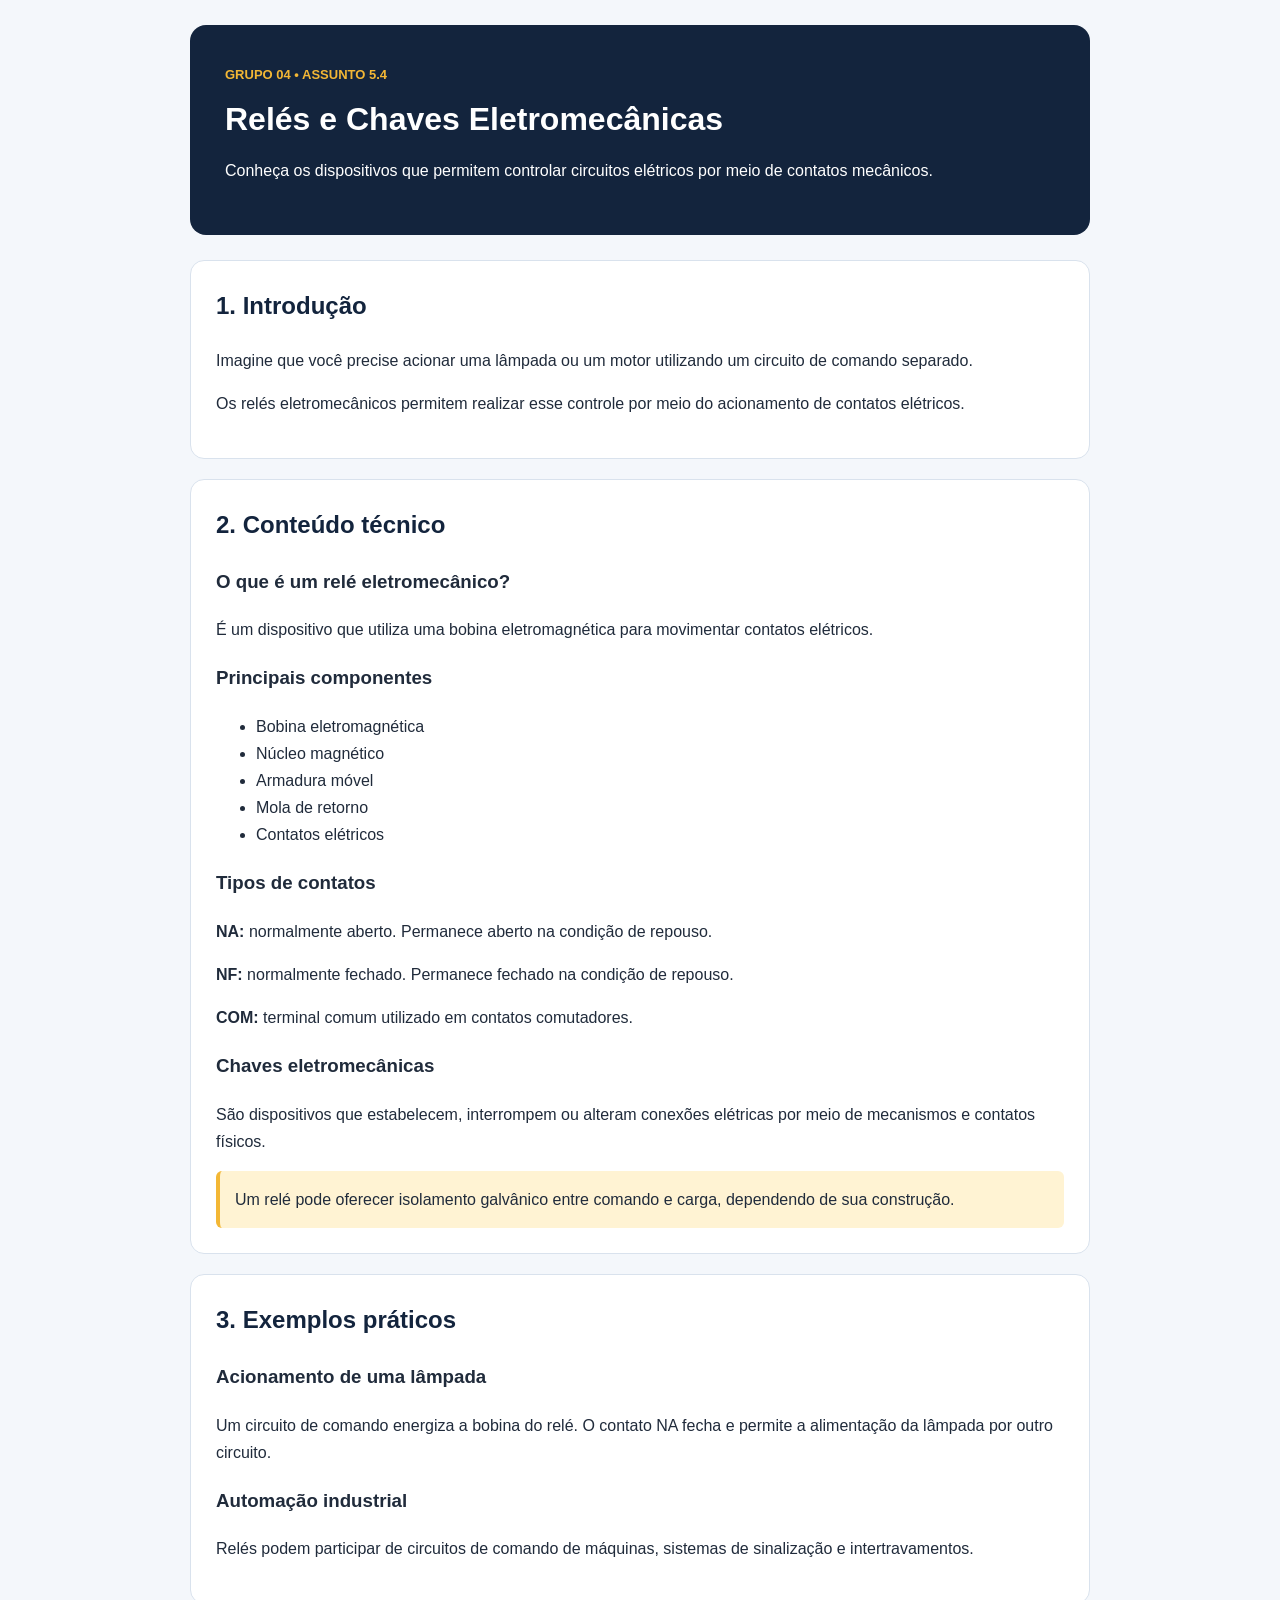
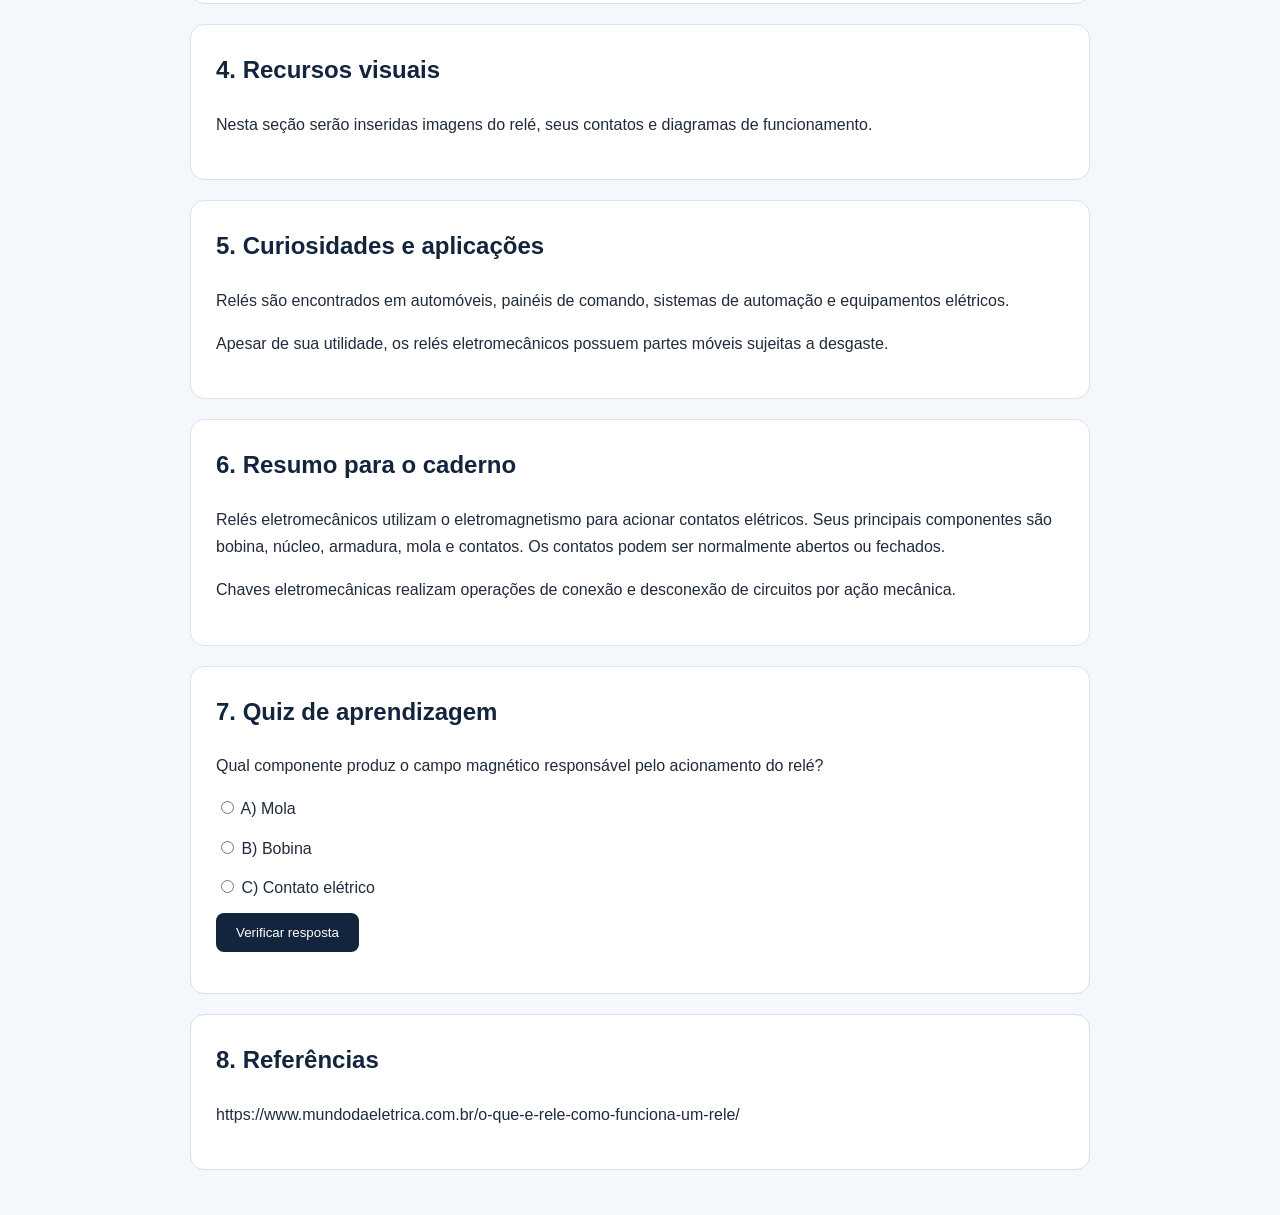
==== src/conteudos/grupo-04.html @ abf6c4c7 "feat: cria pagina educacional de reles e chaves" ====
<!DOCTYPE html>
<html lang="pt-BR">

<head>
    <meta charset="UTF-8">
    <meta name="viewport" content="width=device-width, initial-scale=1.0">

    <title>5.4 — Relés e Chaves Eletromecânicas</title>

    <style>
        :root {
            --azul: #13243d;
            --amarelo: #f3b735;
            --texto: #202b3b;
            --fundo: #f4f7fb;
        }

        * {
            box-sizing: border-box;
        }

        body {
            margin: 0;
            background: var(--fundo);
            color: var(--texto);
            font-family: "Segoe UI", Arial, sans-serif;
            line-height: 1.7;
        }

        .conteudo {
            max-width: 950px;
            margin: auto;
            padding: 25px;
        }

        .hero {
            background: var(--azul);
            color: white;
            border-radius: 16px;
            padding: 35px;
            margin-bottom: 25px;
        }

        .hero span {
            color: var(--amarelo);
            font-weight: bold;
            font-size: 13px;
        }

        .hero h1 {
            line-height: 1.3;
            margin: 12px 0;
        }

        section {
            background: white;
            border: 1px solid #d9e2ed;
            border-radius: 14px;
            padding: 25px;
            margin-bottom: 20px;
        }

        h2 {
            color: var(--azul);
            margin-top: 0;
        }

        .destaque {
            background: #fff3d3;
            border-left: 4px solid var(--amarelo);
            padding: 15px;
            border-radius: 6px;
        }

        .imagem-conteudo {
            max-width: 100%;
            border-radius: 10px;
            display: block;
            margin: 20px auto;
        }

        .alternativa {
            display: block;
            margin: 12px 0;
        }

        button {
            background: var(--azul);
            color: white;
            padding: 12px 20px;
            border: none;
            border-radius: 8px;
            cursor: pointer;
        }

        button:hover {
            background: #253c59;
        }

        @media (max-width: 600px) {
            .conteudo {
                padding: 12px;
            }

            .hero,
            section {
                padding: 20px;
            }
        }
    </style>
</head>

<body>
    <main class="conteudo">

        <!-- 1. TÍTULO -->
        <header class="hero">
            <span>GRUPO 04 • ASSUNTO 5.4</span>
            <h1>Relés e Chaves Eletromecânicas</h1>
            <p>
                Conheça os dispositivos que permitem
                controlar circuitos elétricos por meio
                de contatos mecânicos.
            </p>
        </header>

        <!-- 2. INTRODUÇÃO -->
        <section id="introducao">
            <h2>1. Introdução</h2>

            <p>
                Imagine que você precise acionar uma
                lâmpada ou um motor utilizando um
                circuito de comando separado.
            </p>

            <p>
                Os relés eletromecânicos permitem
                realizar esse controle por meio do
                acionamento de contatos elétricos.
            </p>
        </section>

        <!-- 3. CONTEÚDO TÉCNICO -->
        <section id="conteudo-tecnico">
            <h2>2. Conteúdo técnico</h2>

            <h3>O que é um relé eletromecânico?</h3>

            <p>
                É um dispositivo que utiliza uma
                bobina eletromagnética para movimentar
                contatos elétricos.
            </p>

            <h3>Principais componentes</h3>

            <ul>
                <li>Bobina eletromagnética</li>
                <li>Núcleo magnético</li>
                <li>Armadura móvel</li>
                <li>Mola de retorno</li>
                <li>Contatos elétricos</li>
            </ul>

            <h3>Tipos de contatos</h3>

            <p>
                <strong>NA:</strong> normalmente aberto.
                Permanece aberto na condição de repouso.
            </p>

            <p>
                <strong>NF:</strong> normalmente fechado.
                Permanece fechado na condição de repouso.
            </p>

            <p>
                <strong>COM:</strong> terminal comum
                utilizado em contatos comutadores.
            </p>

            <h3>Chaves eletromecânicas</h3>

            <p>
                São dispositivos que estabelecem,
                interrompem ou alteram conexões
                elétricas por meio de mecanismos
                e contatos físicos.
            </p>

            <div class="destaque">
                Um relé pode oferecer isolamento
                galvânico entre comando e carga,
                dependendo de sua construção.
            </div>
        </section>

        <!-- 4. EXEMPLOS PRÁTICOS -->
        <section id="exemplos">
            <h2>3. Exemplos práticos</h2>

            <h3>Acionamento de uma lâmpada</h3>

            <p>
                Um circuito de comando energiza
                a bobina do relé. O contato NA
                fecha e permite a alimentação
                da lâmpada por outro circuito.
            </p>

            <h3>Automação industrial</h3>

            <p>
                Relés podem participar de circuitos
                de comando de máquinas, sistemas
                de sinalização e intertravamentos.
            </p>
        </section>

        <!-- 5. RECURSOS VISUAIS -->
        <section id="recursos-visuais">
            <h2>4. Recursos visuais</h2>

            <p>
                Nesta seção serão inseridas imagens
                do relé, seus contatos e diagramas
                de funcionamento.
            </p>

            <!-- Inserir imagens gratuitas e seus créditos -->
        </section>

        <!-- 6. CURIOSIDADES -->
        <section id="curiosidades">
            <h2>5. Curiosidades e aplicações</h2>

            <p>
                Relés são encontrados em automóveis,
                painéis de comando, sistemas de
                automação e equipamentos elétricos.
            </p>

            <p>
                Apesar de sua utilidade, os relés
                eletromecânicos possuem partes móveis
                sujeitas a desgaste.
            </p>
        </section>

        <!-- 7. RESUMO -->
        <section id="resumo">
            <h2>6. Resumo para o caderno</h2>

            <p>
                Relés eletromecânicos utilizam o
                eletromagnetismo para acionar contatos
                elétricos. Seus principais componentes
                são bobina, núcleo, armadura, mola e
                contatos. Os contatos podem ser
                normalmente abertos ou fechados.
            </p>

            <p>
                Chaves eletromecânicas realizam
                operações de conexão e desconexão
                de circuitos por ação mecânica.
            </p>
        </section>

        <!-- 8. QUIZ -->
        <section id="quiz">
            <h2>7. Quiz de aprendizagem</h2>

            <p>
                Qual componente produz o campo
                magnético responsável pelo
                acionamento do relé?
            </p>

            <form id="form-quiz">
                <label class="alternativa">
                    <input type="radio" name="resposta" value="a">
                    A) Mola
                </label>

                <label class="alternativa">
                    <input type="radio" name="resposta" value="b">
                    B) Bobina
                </label>

                <label class="alternativa">
                    <input type="radio" name="resposta" value="c">
                    C) Contato elétrico
                </label>

                <button type="submit">
                    Verificar resposta
                </button>
            </form>

            <p id="resultado-quiz" role="status"></p>
        </section>

        <!-- 9. REFERÊNCIAS -->
        <section id="referencias">
            <h2>8. Referências</h2>

            <p>
                https://www.mundodaeletrica.com.br/o-que-e-rele-como-funciona-um-rele/
            </p>
        </section>

    </main>

    <script>
        const formulario = document.getElementById("form-quiz");
        const resultado = document.getElementById("resultado-quiz");

        formulario.addEventListener("submit", function (evento) {
            evento.preventDefault();

            const selecionada = formulario.querySelector(
                'input[name="resposta"]:checked'
            );

            if (!selecionada) {
                resultado.textContent =
                    "Selecione uma alternativa.";
                return;
            }

            if (selecionada.value === "b") {
                resultado.textContent =
                    "Correto! A bobina produz o campo magnético.";
            } else {
                resultado.textContent =
                    "Tente novamente! Pense no eletromagnetismo.";
            }
        });
    </script>
</body>

</html>
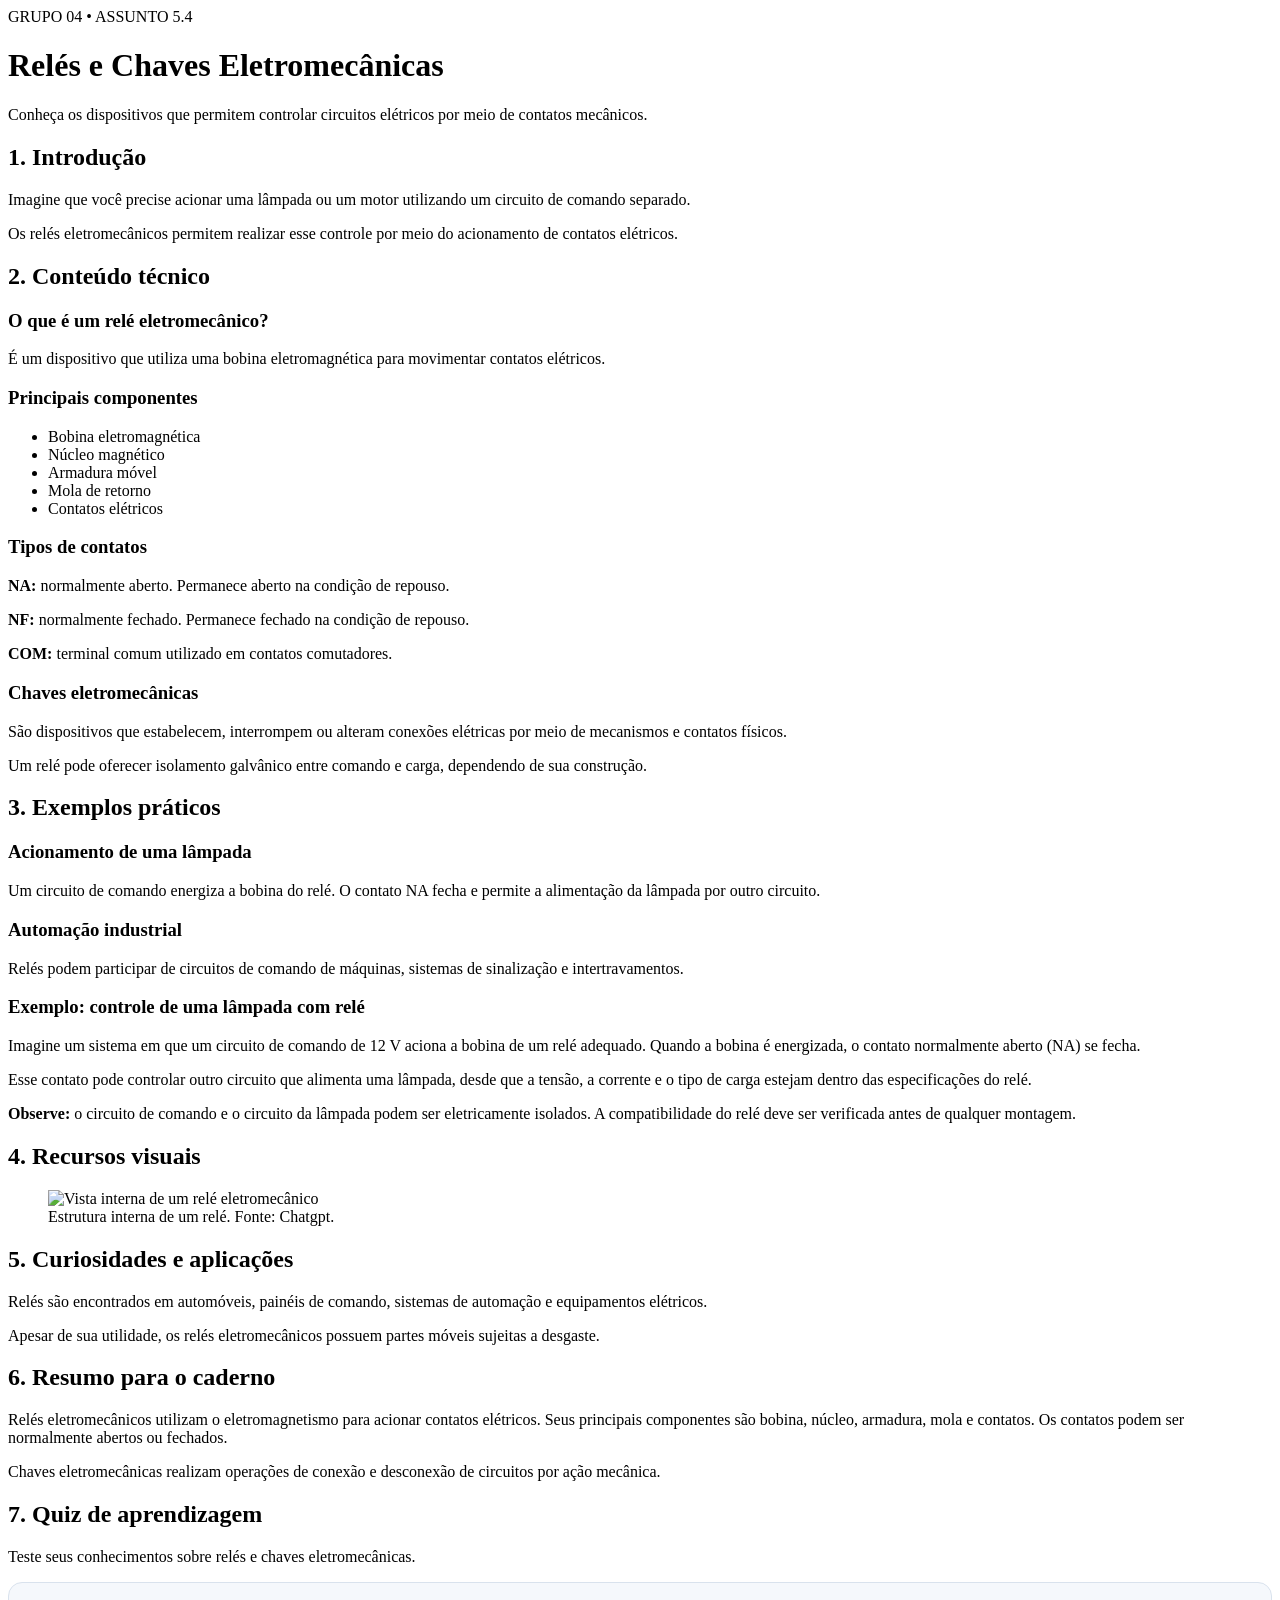
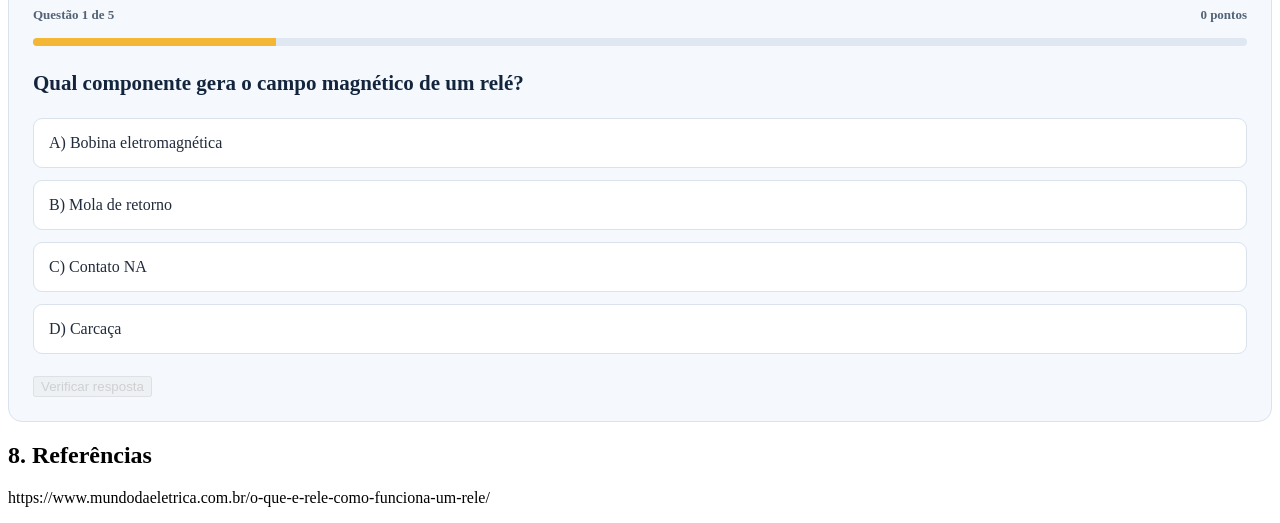
==== commit 4e78ff54: "feat: adiciona quiz interativo sobre reles" ====
--- a/src/conteudos/grupo-04.html
+++ b/src/conteudos/grupo-04.html
@@ -8,105 +8,108 @@
     <title>5.4 — Relés e Chaves Eletromecânicas</title>
 
     <style>
-        :root {
-            --azul: #13243d;
-            --amarelo: #f3b735;
-            --texto: #202b3b;
-            --fundo: #f4f7fb;
-        }
-
-        * {
-            box-sizing: border-box;
-        }
-
-        body {
-            margin: 0;
-            background: var(--fundo);
-            color: var(--texto);
-            font-family: "Segoe UI", Arial, sans-serif;
-            line-height: 1.7;
-        }
-
-        .conteudo {
-            max-width: 950px;
-            margin: auto;
-            padding: 25px;
-        }
-
-        .hero {
-            background: var(--azul);
-            color: white;
-            border-radius: 16px;
-            padding: 35px;
-            margin-bottom: 25px;
-        }
-
-        .hero span {
-            color: var(--amarelo);
-            font-weight: bold;
-            font-size: 13px;
-        }
-
-        .hero h1 {
-            line-height: 1.3;
-            margin: 12px 0;
-        }
-
-        section {
-            background: white;
-            border: 1px solid #d9e2ed;
-            border-radius: 14px;
-            padding: 25px;
-            margin-bottom: 20px;
-        }
-
-        h2 {
-            color: var(--azul);
-            margin-top: 0;
-        }
-
-        .destaque {
-            background: #fff3d3;
-            border-left: 4px solid var(--amarelo);
-            padding: 15px;
-            border-radius: 6px;
-        }
-
-        .imagem-conteudo {
-            max-width: 100%;
-            border-radius: 10px;
-            display: block;
-            margin: 20px auto;
-        }
-
-        .alternativa {
-            display: block;
-            margin: 12px 0;
-        }
-
-        button {
-            background: var(--azul);
-            color: white;
-            padding: 12px 20px;
-            border: none;
-            border-radius: 8px;
-            cursor: pointer;
-        }
-
-        button:hover {
-            background: #253c59;
-        }
-
-        @media (max-width: 600px) {
-            .conteudo {
-                padding: 12px;
-            }
-
-            .hero,
-            section {
-                padding: 20px;
-            }
-        }
+        
+/* Quiz interativo */
+
+.quiz-container {
+  background: #f5f8fc;
+  border: 1px solid #d9e2ed;
+  border-radius: 14px;
+  padding: 24px;
+}
+
+.quiz-topo {
+  display: flex;
+  justify-content: space-between;
+  gap: 10px;
+  color: #526277;
+  font-size: 13px;
+  font-weight: 600;
+}
+
+.quiz-barra {
+  height: 8px;
+  background: #dfe7f0;
+  border-radius: 10px;
+  overflow: hidden;
+  margin: 15px 0 25px;
+}
+
+#quiz-barra-progresso {
+  height: 100%;
+  width: 0;
+  background: #f3b735;
+  transition: width 0.3s;
+}
+
+#quiz-pergunta {
+  color: #13243d;
+  font-size: 21px;
+}
+
+#quiz-alternativas {
+  display: grid;
+  gap: 12px;
+  margin: 22px 0;
+}
+
+.quiz-alternativa {
+  width: 100%;
+  padding: 15px;
+  text-align: left;
+  color: #202b3b;
+  background: white;
+  border: 1px solid #d9e2ed;
+  border-radius: 9px;
+  cursor: pointer;
+  font: inherit;
+  transition: background 0.2s, border-color 0.2s;
+}
+
+.quiz-alternativa:hover:not(:disabled) {
+  background: #e8f0fa;
+}
+
+.quiz-alternativa.selecionada {
+  border-color: #c18b16;
+  background: #fff0c5;
+}
+
+.quiz-alternativa.correta {
+  background: #dff5e6;
+  border-color: #31945b;
+}
+
+.quiz-alternativa.incorreta {
+  background: #fde7e7;
+  border-color: #d35454;
+}
+
+.quiz-alternativa:disabled {
+  cursor: default;
+  opacity: 1;
+}
+
+#quiz-feedback {
+  font-weight: 600;
+  color: #253c59;
+}
+
+#quiz-botao:disabled {
+  opacity: 0.5;
+  cursor: not-allowed;
+}
+
+@media (max-width: 600px) {
+  .quiz-container {
+    padding: 15px;
+  }
+
+  #quiz-pergunta {
+    font-size: 18px;
+  }
+}
+ 
     </style>
 </head>
 
@@ -216,19 +219,45 @@
                 de comando de máquinas, sistemas
                 de sinalização e intertravamentos.
             </p>
+
+            <h3>Exemplo: controle de uma lâmpada com relé</h3>
+
+            <p>
+                Imagine um sistema em que um circuito de comando
+                de 12 V aciona a bobina de um relé adequado.
+                Quando a bobina é energizada, o contato
+                normalmente aberto (NA) se fecha.
+            </p>
+
+            <p>
+                Esse contato pode controlar outro circuito
+                que alimenta uma lâmpada, desde que a tensão,
+                a corrente e o tipo de carga estejam dentro
+                das especificações do relé.
+            </p>
+
+            <div class="destaque">
+                <strong>Observe:</strong>
+                o circuito de comando e o circuito da lâmpada
+                podem ser eletricamente isolados.
+                A compatibilidade do relé deve ser verificada
+                antes de qualquer montagem.
+            </div>
+
         </section>
 
         <!-- 5. RECURSOS VISUAIS -->
         <section id="recursos-visuais">
             <h2>4. Recursos visuais</h2>
 
-            <p>
-                Nesta seção serão inseridas imagens
-                do relé, seus contatos e diagramas
-                de funcionamento.
-            </p>
-
-            <!-- Inserir imagens gratuitas e seus créditos -->
+            <figure>
+                <img src="imagens/rele-interno.png" alt="Vista interna de um relé eletromecânico"
+                    class="imagem-conteudo">
+                <figcaption>
+                    Estrutura interna de um relé.
+                    Fonte: Chatgpt.
+                </figcaption>
+            </figure>
         </section>
 
         <!-- 6. CURIOSIDADES -->
@@ -270,36 +299,37 @@
 
         <!-- 8. QUIZ -->
         <section id="quiz">
-            <h2>7. Quiz de aprendizagem</h2>
-
-            <p>
-                Qual componente produz o campo
-                magnético responsável pelo
-                acionamento do relé?
-            </p>
-
-            <form id="form-quiz">
-                <label class="alternativa">
-                    <input type="radio" name="resposta" value="a">
-                    A) Mola
-                </label>
-
-                <label class="alternativa">
-                    <input type="radio" name="resposta" value="b">
-                    B) Bobina
-                </label>
-
-                <label class="alternativa">
-                    <input type="radio" name="resposta" value="c">
-                    C) Contato elétrico
-                </label>
-
-                <button type="submit">
-                    Verificar resposta
-                </button>
-            </form>
-
-            <p id="resultado-quiz" role="status"></p>
+           
+<section id="quiz">
+  <h2>7. Quiz de aprendizagem</h2>
+
+  <p>
+    Teste seus conhecimentos sobre relés e
+    chaves eletromecânicas.
+  </p>
+
+  <div class="quiz-container">
+    <div class="quiz-topo">
+      <span id="quiz-progresso">Questão 1 de 5</span>
+      <span id="quiz-pontos">0 pontos</span>
+    </div>
+
+    <div class="quiz-barra">
+      <div id="quiz-barra-progresso"></div>
+    </div>
+
+    <h3 id="quiz-pergunta"></h3>
+
+    <div id="quiz-alternativas"></div>
+
+    <p id="quiz-feedback" role="status" aria-live="polite"></p>
+
+    <button id="quiz-botao" type="button">
+      Verificar resposta
+    </button>
+  </div>
+</section>
+
         </section>
 
         <!-- 9. REFERÊNCIAS -->
@@ -314,30 +344,196 @@
     </main>
 
     <script>
-        const formulario = document.getElementById("form-quiz");
-        const resultado = document.getElementById("resultado-quiz");
-
-        formulario.addEventListener("submit", function (evento) {
-            evento.preventDefault();
-
-            const selecionada = formulario.querySelector(
-                'input[name="resposta"]:checked'
-            );
-
-            if (!selecionada) {
-                resultado.textContent =
-                    "Selecione uma alternativa.";
-                return;
-            }
-
-            if (selecionada.value === "b") {
-                resultado.textContent =
-                    "Correto! A bobina produz o campo magnético.";
-            } else {
-                resultado.textContent =
-                    "Tente novamente! Pense no eletromagnetismo.";
-            }
-        });
+      
+const perguntas = [
+  {
+    pergunta: "Qual componente gera o campo magnético de um relé?",
+    alternativas: [
+      "Bobina eletromagnética",
+      "Mola de retorno",
+      "Contato NA",
+      "Carcaça"
+    ],
+    correta: 0,
+    explicacao: "A bobina produz o campo magnético responsável pelo acionamento."
+  },
+  {
+    pergunta: "O que significa contato NA?",
+    alternativas: [
+      "Não alimentado",
+      "Normalmente aberto",
+      "Núcleo ativo",
+      "Normalmente acionado"
+    ],
+    correta: 1,
+    explicacao: "O contato NA permanece aberto na condição de repouso."
+  },
+  {
+    pergunta: "O que acontece ao energizar a bobina de um relé típico?",
+    alternativas: [
+      "A mola desaparece",
+      "O núcleo derrete",
+      "A armadura se movimenta",
+      "Todos os contatos abrem"
+    ],
+    correta: 2,
+    explicacao: "O campo magnético atrai a armadura, alterando os contatos."
+  },
+  {
+    pergunta: "Qual é uma aplicação comum dos relés?",
+    alternativas: [
+      "Medir temperatura diretamente",
+      "Controlar cargas por um circuito de comando",
+      "Armazenar dados",
+      "Gerar energia elétrica"
+    ],
+    correta: 1,
+    explicacao: "Relés permitem que um circuito de comando acione outro circuito."
+  },
+  {
+    pergunta: "Qual é uma limitação dos relés eletromecânicos?",
+    alternativas: [
+      "Não possuem contatos",
+      "Não utilizam eletromagnetismo",
+      "Possuem partes móveis sujeitas a desgaste",
+      "Funcionam somente com corrente alternada"
+    ],
+    correta: 2,
+    explicacao: "Os contatos e mecanismos podem sofrer desgaste com o uso."
+  }
+];
+
+let questaoAtual = 0;
+let pontuacao = 0;
+let respostaSelecionada = null;
+let respostaVerificada = false;
+
+const perguntaElemento = document.getElementById("quiz-pergunta");
+const alternativasElemento = document.getElementById("quiz-alternativas");
+const feedbackElemento = document.getElementById("quiz-feedback");
+const botaoQuiz = document.getElementById("quiz-botao");
+const progressoElemento = document.getElementById("quiz-progresso");
+const pontosElemento = document.getElementById("quiz-pontos");
+const barraElemento = document.getElementById("quiz-barra-progresso");
+
+function mostrarQuestao() {
+  const questao = perguntas[questaoAtual];
+
+  respostaSelecionada = null;
+  respostaVerificada = false;
+
+  perguntaElemento.textContent = questao.pergunta;
+  alternativasElemento.replaceChildren();
+  feedbackElemento.textContent = "";
+
+  progressoElemento.textContent =
+    `Questão ${questaoAtual + 1} de ${perguntas.length}`;
+
+  pontosElemento.textContent = `${pontuacao} pontos`;
+
+  barraElemento.style.width =
+    `${((questaoAtual + 1) / perguntas.length) * 100}%`;
+
+  botaoQuiz.textContent = "Verificar resposta";
+  botaoQuiz.disabled = true;
+
+  questao.alternativas.forEach((alternativa, indice) => {
+    const botao = document.createElement("button");
+
+    botao.type = "button";
+    botao.className = "quiz-alternativa";
+    botao.textContent =
+      `${String.fromCharCode(65 + indice)}) ${alternativa}`;
+
+    botao.addEventListener("click", () => {
+      if (respostaVerificada) return;
+
+      respostaSelecionada = indice;
+
+      document.querySelectorAll(".quiz-alternativa")
+        .forEach(elemento => elemento.classList.remove("selecionada"));
+
+      botao.classList.add("selecionada");
+      botaoQuiz.disabled = false;
+    });
+
+    alternativasElemento.appendChild(botao);
+  });
+}
+
+function finalizarQuiz() {
+  perguntaElemento.textContent = "Desafio concluído!";
+  alternativasElemento.replaceChildren();
+
+  progressoElemento.textContent = "Finalizado";
+  pontosElemento.textContent = `${pontuacao} pontos`;
+  barraElemento.style.width = "100%";
+
+  feedbackElemento.textContent =
+    `Você acertou ${pontuacao} de ${perguntas.length} questões. ` +
+    (pontuacao === perguntas.length
+      ? "Excelente desempenho!"
+      : pontuacao >= 3
+        ? "Muito bem! Continue estudando."
+        : "Revise o conteúdo e tente novamente.");
+
+  botaoQuiz.textContent = "Refazer quiz";
+  botaoQuiz.disabled = false;
+}
+
+botaoQuiz.addEventListener("click", () => {
+  if (questaoAtual >= perguntas.length) {
+    questaoAtual = 0;
+    pontuacao = 0;
+    mostrarQuestao();
+    return;
+  }
+
+  if (!respostaVerificada) {
+    if (respostaSelecionada === null) return;
+
+    respostaVerificada = true;
+
+    const questao = perguntas[questaoAtual];
+    const acertou = respostaSelecionada === questao.correta;
+
+    if (acertou) pontuacao++;
+
+    pontosElemento.textContent = `${pontuacao} pontos`;
+
+    feedbackElemento.textContent =
+      (acertou ? "Correto! " : "Incorreto. ") +
+      questao.explicacao;
+
+    const alternativas = document.querySelectorAll(".quiz-alternativa");
+
+    alternativas.forEach((elemento, indice) => {
+      elemento.disabled = true;
+
+      if (indice === questao.correta) {
+        elemento.classList.add("correta");
+      } else if (indice === respostaSelecionada) {
+        elemento.classList.add("incorreta");
+      }
+    });
+
+    botaoQuiz.textContent =
+      questaoAtual === perguntas.length - 1
+        ? "Ver resultado"
+        : "Próxima questão";
+  } else {
+    questaoAtual++;
+
+    if (questaoAtual < perguntas.length) {
+      mostrarQuestao();
+    } else {
+      finalizarQuiz();
+    }
+  }
+});
+
+mostrarQuestao();
+
     </script>
 </body>
 
